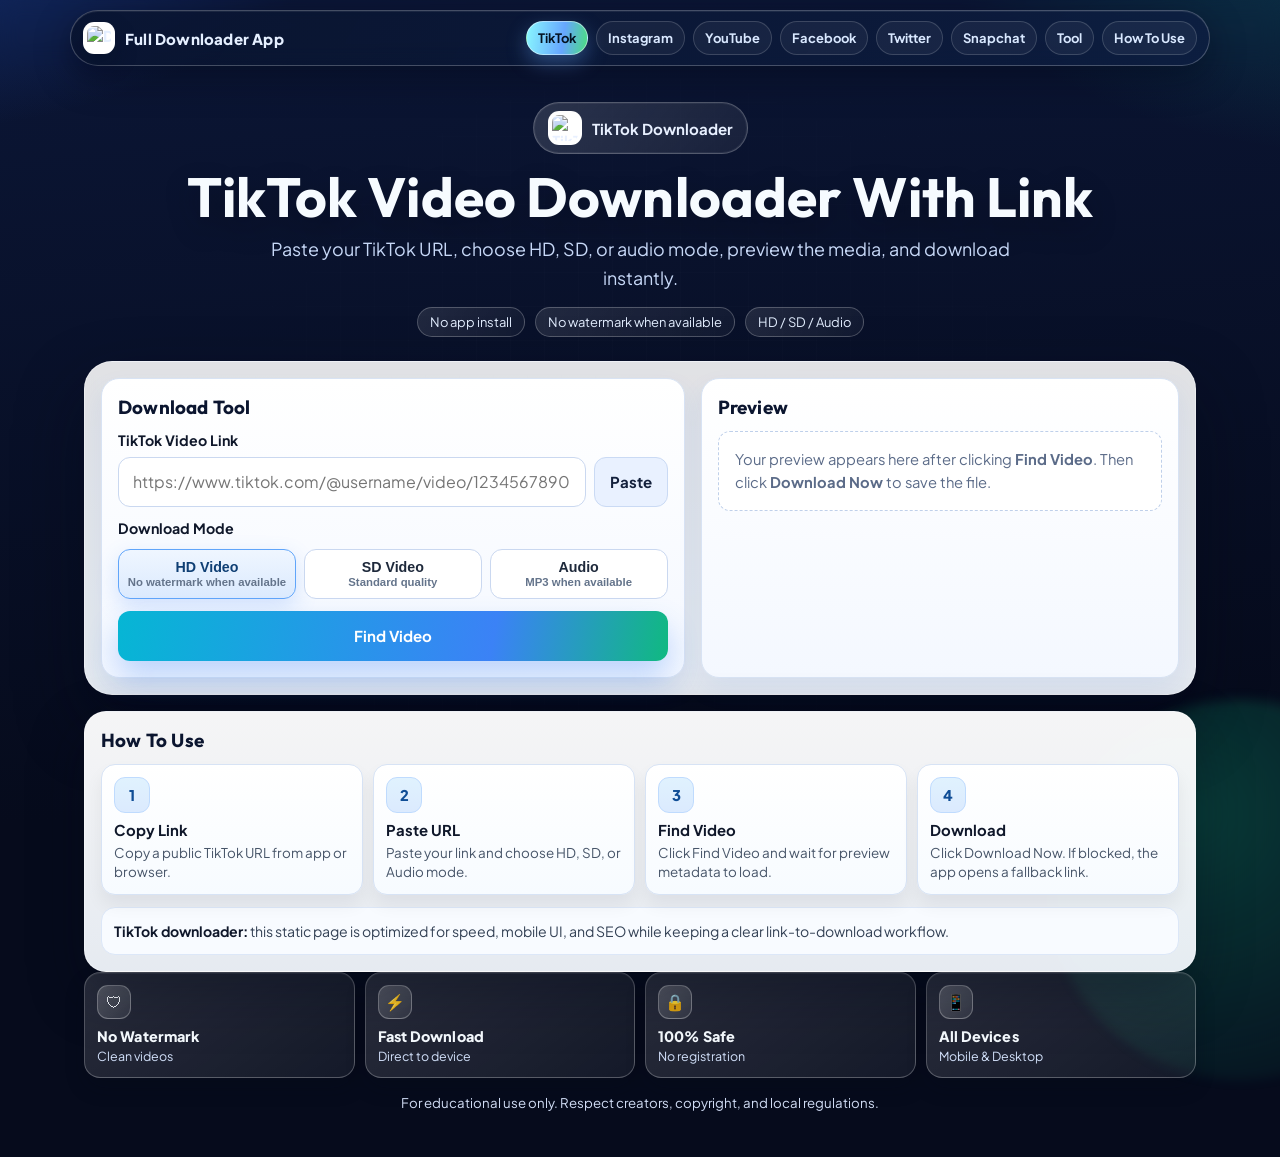
==== index.html @ a02dbe3d "Fix mobile UI enlargement after download across all pages" ====
<!doctype html>
<html lang="en">
<head>
  <meta charset="utf-8">
  <meta name="viewport" content="width=device-width, initial-scale=1, maximum-scale=1, user-scalable=no, viewport-fit=cover">
  <title>TikTok Video Downloader With Link | HD, SD, Audio</title>
  <meta name="description" content="TikTok video downloader with link. Paste any TikTok URL, choose HD, SD, or audio, preview the result, and download fast.">
  <meta name="keywords" content="tiktok downloader, tiktok video downloader with link, download tiktok video, tiktok mp4, tiktok mp3, save tiktok">
  <meta name="robots" content="index,follow,max-image-preview:large,max-snippet:-1,max-video-preview:-1">
  <link rel="canonical" href="https://tiktokdownloader.online/">

  <meta property="og:type" content="website">
  <meta property="og:title" content="TikTok Video Downloader With Link">
  <meta property="og:description" content="Paste a TikTok link, select HD/SD/Audio, and download in one click.">
  <meta property="og:url" content="https://tiktokdownloader.online/">
  <meta property="og:image" content="https://tiktokdownloader.online/logo.png">

  <meta name="twitter:card" content="summary_large_image">
  <meta name="twitter:title" content="TikTok Video Downloader With Link">
  <meta name="twitter:description" content="Free TikTok downloader by link with HD, SD and Audio modes.">
  <meta name="twitter:image" content="https://tiktokdownloader.online/logo.png">

  <link rel="icon" type="image/png" href="favicon.png">
  <link rel="shortcut icon" type="image/png" href="favicon.png">
  <link rel="apple-touch-icon" href="logo.png">
  <meta name="theme-color" content="#0b1020">

  <link rel="preconnect" href="https://fonts.googleapis.com">
  <link rel="preconnect" href="https://fonts.gstatic.com" crossorigin>
  <link href="https://fonts.googleapis.com/css2?family=Outfit:wght@400;500;600;700;800&family=Plus+Jakarta+Sans:wght@400;500;600;700&display=swap" rel="stylesheet">
  <link rel="stylesheet" href="app.css">

  <script async src="https://www.googletagmanager.com/gtag/js?id=G-3TDZE61768"></script>
  <script>
    window.dataLayer = window.dataLayer || [];
    function gtag(){dataLayer.push(arguments);}
    gtag('js', new Date());
    gtag('config', 'G-3TDZE61768');
  </script>

  <script type="application/ld+json">
  {
    "@context":"https://schema.org",
    "@type":"WebApplication",
    "name":"TikTok Video Downloader With Link",
    "url":"https://tiktokdownloader.online/",
    "description":"Download TikTok videos and audio by link with HD, SD and audio modes.",
    "applicationCategory":"MultimediaApplication",
    "operatingSystem":"All",
    "offers":{"@type":"Offer","price":"0","priceCurrency":"USD"}
  }
  </script>
  <script type="application/ld+json">
  {
    "@context":"https://schema.org",
    "@type":"FAQPage",
    "mainEntity":[
      {
        "@type":"Question",
        "name":"How do I download TikTok videos with a link?",
        "acceptedAnswer":{"@type":"Answer","text":"Paste a valid TikTok URL, choose the mode, click Find Video, then click Download Now."}
      },
      {
        "@type":"Question",
        "name":"Can I download audio only?",
        "acceptedAnswer":{"@type":"Answer","text":"Yes. Select Audio mode before searching and then download the result."}
      },
      {
        "@type":"Question",
        "name":"Why does download sometimes open a new tab?",
        "acceptedAnswer":{"@type":"Answer","text":"Some browsers block cross-origin direct file streaming. In that case, the site opens the direct media URL as a fallback."}
      }
    ]
  }
  </script>
</head>
<body>
  <header class="site-header">
    <div class="header-inner">
      <a class="header-brand" href="index.html">
        <img src="logo.png" alt="Downloader logo" width="30" height="30">
        Full Downloader App
      </a>
      <nav class="header-nav" aria-label="Main navigation">
        <a href="index.html" class="active">TikTok</a>
        <a href="instagram.html">Instagram</a>
        <a href="youtube.html">YouTube</a>
        <a href="facebook.html">Facebook</a>
        <a href="twitter.html">Twitter</a>
        <a href="snapchat.html">Snapchat</a>
        <a href="#download">Tool</a>
        <a href="#howto">How To Use</a>
      </nav>
    </div>
  </header>

  <main class="shell">
    <header class="hero">
      <div class="brand">
        <img src="logo.png" alt="TikTok downloader logo" width="20" height="20">
        TikTok Downloader
      </div>
      <h1>TikTok Video Downloader With Link</h1>
      <p>Paste your TikTok URL, choose HD, SD, or audio mode, preview the media, and download instantly.</p>
      <div class="hero-badges">
        <span>No app install</span>
        <span>No watermark when available</span>
        <span>HD / SD / Audio</span>
      </div>
    </header><section id="download" class="card" aria-label="TikTok downloader tool">
      <section class="tool-panel">
        <h2>Download Tool</h2>
        <label class="label" for="urlInput">TikTok Video Link</label>
        <div class="url-row">
          <input id="urlInput" type="text" placeholder="https://www.tiktok.com/@username/video/1234567890" autocomplete="off">
          <button id="pasteBtn" class="btn btn-soft" type="button">Paste</button>
        </div>

        <label class="label" for="modeHd" style="margin-top:12px;">Download Mode</label>
        <div class="mode-switch" role="radiogroup" aria-label="Download mode">
          <button id="modeHd" class="mode-btn active" type="button" data-mode="hd" aria-pressed="true">
            HD Video
            <small>No watermark when available</small>
          </button>
          <button class="mode-btn" type="button" data-mode="sd" aria-pressed="false">
            SD Video
            <small>Standard quality</small>
          </button>
          <button class="mode-btn" type="button" data-mode="audio" aria-pressed="false">
            Audio
            <small>MP3 when available</small>
          </button>
        </div>

        <button id="findBtn" class="btn btn-main" type="button">Find Video</button>
        <div id="statusBox" class="status" role="status" aria-live="polite"></div>
      </section>

      <section class="preview-panel">
        <h2>Preview</h2>
        <div id="previewEmpty" class="preview-empty">
          Your preview appears here after clicking <strong>Find Video</strong>.
          Then click <strong>Download Now</strong> to save the file.
        </div>

        <article id="resultBox" class="result" aria-label="Found media">
          <div class="result-head">
            <img id="thumb" class="thumb" alt="TikTok preview image" loading="lazy">
            <div>
              <p id="metaTitle" class="meta-title"></p>
              <p id="metaSub" class="meta-sub"></p>
            </div>
          </div>
          <button id="downloadBtn" class="btn btn-main" type="button" disabled>Download Now</button>
          <div id="progressBar" class="progress"><div id="progressFill"></div></div>
        </article>
      </section>
    </section>

    <section id="howto" class="howto" aria-label="How to use">
      <h2>How To Use</h2>
      <div class="steps">
        <article class="step">
          <div class="step-icon" aria-hidden="true">1</div>
          <strong>Copy Link</strong>
          <p>Copy a public TikTok URL from app or browser.</p>
        </article>
        <article class="step">
          <div class="step-icon" aria-hidden="true">2</div>
          <strong>Paste URL</strong>
          <p>Paste your link and choose HD, SD, or Audio mode.</p>
        </article>
        <article class="step">
          <div class="step-icon" aria-hidden="true">3</div>
          <strong>Find Video</strong>
          <p>Click Find Video and wait for preview metadata to load.</p>
        </article>
        <article class="step">
          <div class="step-icon" aria-hidden="true">4</div>
          <strong>Download</strong>
          <p>Click Download Now. If blocked, the app opens a fallback link.</p>
        </article>
      </div>

      <div class="seo-copy">
        <strong>TikTok downloader:</strong> this static page is optimized for speed, mobile UI, and SEO while keeping a clear link-to-download workflow.
      </div>
    </section>
    <section class="trust-grid" aria-label="Trust features">
      <article class="trust-card">
        <div class="trust-icon" aria-hidden="true">&#x1F6E1;</div>
        <p class="trust-title">No Watermark</p>
        <p class="trust-text">Clean videos</p>
      </article>
      <article class="trust-card">
        <div class="trust-icon" aria-hidden="true">&#x26A1;</div>
        <p class="trust-title">Fast Download</p>
        <p class="trust-text">Direct to device</p>
      </article>
      <article class="trust-card">
        <div class="trust-icon" aria-hidden="true">&#x1F512;</div>
        <p class="trust-title">100% Safe</p>
        <p class="trust-text">No registration</p>
      </article>
      <article class="trust-card">
        <div class="trust-icon" aria-hidden="true">&#x1F4F1;</div>
        <p class="trust-title">All Devices</p>
        <p class="trust-text">Mobile &amp; Desktop</p>
      </article>
    </section>
    <footer>
      For educational use only. Respect creators, copyright, and local regulations.
    </footer>
  </main>

  <script>
    const VALID_HOST = /(^|\.)tiktok\.com$/i;
    const state = {
      mode: "hd",
      media: null
    };

    const urlInput = document.getElementById("urlInput");
    const pasteBtn = document.getElementById("pasteBtn");
    const findBtn = document.getElementById("findBtn");
    const modeButtons = Array.from(document.querySelectorAll(".mode-btn"));
    const statusBox = document.getElementById("statusBox");

    const previewEmpty = document.getElementById("previewEmpty");
    const resultBox = document.getElementById("resultBox");
    const thumb = document.getElementById("thumb");
    const metaTitle = document.getElementById("metaTitle");
    const metaSub = document.getElementById("metaSub");
    const downloadBtn = document.getElementById("downloadBtn");
    const progressBar = document.getElementById("progressBar");
    const progressFill = document.getElementById("progressFill");

    function setStatus(message, type) {
      if (!message) {
        statusBox.textContent = "";
        statusBox.style.display = "none";
        return;
      }
      statusBox.textContent = message;
      statusBox.className = "status " + (type || "ok");
      statusBox.style.display = "block";
    }

    function setFindBusy(isBusy) {
      findBtn.disabled = isBusy;
      findBtn.textContent = isBusy ? "Finding..." : "Find Video";
    }

    function setDownloadBusy(isBusy) {
      downloadBtn.disabled = isBusy;
      downloadBtn.textContent = isBusy ? "Downloading..." : "Download Now";
    }

    function resetProgress() {
      progressFill.style.width = "0%";
      progressBar.style.display = "none";
    }

    function showProgress(percent) {
      progressBar.style.display = "block";
      progressFill.style.width = Math.max(0, Math.min(100, percent)) + "%";
    }

    function blurActiveControl() {
      const active = document.activeElement;
      if (active && typeof active.blur === "function") {
        active.blur();
      }
    }

    function sanitizeFilename(value) {
      return (value || "tiktok_video")
        .replace(/[^a-z0-9]/gi, "_")
        .replace(/_+/g, "_")
        .replace(/^_+|_+$/g, "")
        .slice(0, 80) || "tiktok_video";
    }

    function normalizeTikTokUrl(input) {
      const raw = (input || "").trim();
      if (!raw) return "";
      const withProtocol = /^https?:\/\//i.test(raw) ? raw : "https://" + raw;
      try {
        const parsed = new URL(withProtocol);
        if (!VALID_HOST.test(parsed.hostname)) return "";
        [
          "utm_source",
          "utm_medium",
          "utm_campaign",
          "is_copy_url",
          "is_from_webapp",
          "sender_device",
          "share_app_id",
          "tt_from"
        ].forEach((param) => parsed.searchParams.delete(param));
        return parsed.toString();
      } catch {
        return "";
      }
    }

    function getMediaUrl(data, mode) {
      if (!data) return "";
      if (mode === "audio") {
        return data.music || (data.music_info && data.music_info.play) || "";
      }
      if (mode === "hd") {
        return data.play || data.hdplay || data.wmplay || "";
      }
      return data.wmplay || data.play || data.hdplay || "";
    }

    function updateMode(nextMode) {
      state.mode = nextMode;
      modeButtons.forEach((btn) => {
        const active = btn.dataset.mode === nextMode;
        btn.classList.toggle("active", active);
        btn.setAttribute("aria-pressed", active ? "true" : "false");
      });
      if (state.media) {
        metaSub.textContent = "Author: " + state.media.author + " | Mode: " + state.mode.toUpperCase();
      }
    }

    async function findMedia() {
      blurActiveControl();
      const normalizedUrl = normalizeTikTokUrl(urlInput.value);
      if (!normalizedUrl) {
        setStatus("Please enter a valid TikTok URL.", "err");
        resultBox.style.display = "none";
        previewEmpty.style.display = "block";
        state.media = null;
        downloadBtn.disabled = true;
        return;
      }

      urlInput.value = normalizedUrl;
      setFindBusy(true);
      resetProgress();
      setStatus("", "ok");
      downloadBtn.disabled = true;

      try {
        const response = await fetch("https://www.tikwm.com/api/", {
          method: "POST",
          headers: {
            "Content-Type": "application/x-www-form-urlencoded"
          },
          body: "url=" + encodeURIComponent(normalizedUrl) + "&hd=" + (state.mode === "hd" ? "1" : "0")
        });

        if (!response.ok) throw new Error("api-fail");
        const payload = await response.json();
        const data = payload && payload.data;
        const mediaUrl = getMediaUrl(data, state.mode);
        if (!mediaUrl) throw new Error("media-missing");

        state.media = {
          title: (data && data.title) || "TikTok Video",
          author: (data && data.author && data.author.nickname) || "Unknown",
          cover: (data && data.cover) || "logo.png",
          url: mediaUrl,
          type: state.mode === "audio" ? "audio" : "video"
        };

        thumb.src = state.media.cover;
        thumb.alt = state.media.title + " preview";
        metaTitle.textContent = state.media.title;
        metaSub.textContent = "Author: " + state.media.author + " | Mode: " + state.mode.toUpperCase();
        previewEmpty.style.display = "none";
        resultBox.style.display = "block";
        downloadBtn.disabled = false;
        setStatus("Video found. Click Download Now.", "ok");
      } catch {
        state.media = null;
        previewEmpty.style.display = "block";
        resultBox.style.display = "none";
        downloadBtn.disabled = true;
        setStatus("Could not fetch this TikTok URL. Try another public TikTok link.", "err");
      } finally {
        setFindBusy(false);
      }
    }

    async function responseToBlobWithProgress(response, onProgress) {
      if (!response.body || typeof response.body.getReader !== "function") {
        onProgress(100);
        return response.blob();
      }

      const totalSize = Number.parseInt(response.headers.get("content-length") || "0", 10);
      const reader = response.body.getReader();
      let loadedSize = 0;
      const chunks = [];

      while (true) {
        const part = await reader.read();
        if (part.done) break;
        chunks.push(part.value);
        loadedSize += part.value.byteLength;
        if (totalSize > 0) {
          onProgress(Math.round((loadedSize / totalSize) * 100));
        }
      }

      if (totalSize === 0) onProgress(95);
      return new Blob(chunks);
    }

    function fallbackOpenSource(url) {
      const openWindow = window.open(url, "_blank", "noopener,noreferrer");
      if (!openWindow) {
        const a = document.createElement("a");
        a.href = url;
        a.target = "_blank";
        a.rel = "noopener noreferrer";
        document.body.appendChild(a);
        a.click();
        document.body.removeChild(a);
      }
    }

    async function downloadMedia() {
      blurActiveControl();
      if (!state.media || !state.media.url) {
        setStatus("Find a video first.", "err");
        return;
      }

      setDownloadBusy(true);
      showProgress(0);

      try {
        const response = await fetch(state.media.url);
        if (!response.ok) throw new Error("download-fail");

        const blob = await responseToBlobWithProgress(response, showProgress);
        showProgress(100);

        const ext = state.media.type === "audio" ? "mp3" : "mp4";
        const filename = sanitizeFilename(state.media.title) + "_" + state.mode + "." + ext;
        const objectUrl = URL.createObjectURL(blob);

        const a = document.createElement("a");
        a.href = objectUrl;
        a.download = filename;
        document.body.appendChild(a);
        a.click();
        document.body.removeChild(a);
        URL.revokeObjectURL(objectUrl);

        setStatus("Downloaded: " + filename, "ok");
      } catch {
        setStatus("Direct download blocked by browser. Opening source URL instead.", "err");
        fallbackOpenSource(state.media.url);
      } finally {
        setDownloadBusy(false);
        setTimeout(resetProgress, 900);
        blurActiveControl();
      }
    }

    pasteBtn.addEventListener("click", async () => {
      try {
        const clip = await navigator.clipboard.readText();
        urlInput.value = (clip || "").trim();
        setStatus("", "ok");
      } catch {
        setStatus("Clipboard access is blocked in this browser.", "err");
      }
    });

    modeButtons.forEach((btn) => {
      btn.addEventListener("click", () => updateMode(btn.dataset.mode));
    });

    findBtn.addEventListener("click", findMedia);
    downloadBtn.addEventListener("click", downloadMedia);

    urlInput.addEventListener("keydown", (event) => {
      if (event.key === "Enter") {
        event.preventDefault();
        findMedia();
      }
    });
  </script>
</body>
</html>
---- app.css ----
:root {
  --bg-main: #060b1c;
  --bg-mid: #0b1636;
  --bg-accent-a: #1d4ed8;
  --bg-accent-b: #059669;
  --text-light: #f8fbff;
  --text-faint: #c7d8f7;
  --ink-strong: #0f172a;
  --ink-soft: #5b6b88;
  --line-soft: #d8e3f4;
  --panel: rgba(255, 255, 255, 0.88);
  --panel-strong: #ffffff;
  --brand-a: #06b6d4;
  --brand-b: #3b82f6;
  --brand-c: #10b981;
  --ok: #166534;
  --ok-bg: #ecfdf5;
  --err: #9f1239;
  --err-bg: #fff1f2;
  --radius-xl: 28px;
  --radius-lg: 18px;
  --radius-md: 12px;
}

* {
  box-sizing: border-box;
}

html {
  scroll-behavior: smooth;
  -webkit-text-size-adjust: 100%;
  text-size-adjust: 100%;
}

body {
  margin: 0;
  min-height: 100vh;
  font-family: "Plus Jakarta Sans", Arial, sans-serif;
  color: var(--text-light);
  -webkit-text-size-adjust: 100%;
  text-size-adjust: 100%;
  background:
    radial-gradient(900px 520px at -12% -16%, rgba(37, 99, 235, 0.5), transparent 62%),
    radial-gradient(760px 460px at 108% -12%, rgba(13, 148, 136, 0.36), transparent 64%),
    linear-gradient(175deg, var(--bg-mid) 0%, var(--bg-main) 65%);
  overflow-x: hidden;
}

body::before,
body::after {
  content: "";
  position: fixed;
  z-index: 0;
  pointer-events: none;
}

body::before {
  inset: auto -150px -180px auto;
  width: 380px;
  height: 380px;
  border-radius: 50%;
  background: radial-gradient(circle at 38% 30%, rgba(16, 185, 129, 0.28), rgba(16, 185, 129, 0));
  filter: blur(6px);
}

body::after {
  inset: 0;
  opacity: 0.22;
  background-image:
    linear-gradient(to right, rgba(255, 255, 255, 0.06) 1px, transparent 1px),
    linear-gradient(to bottom, rgba(255, 255, 255, 0.06) 1px, transparent 1px);
  background-size: 34px 34px;
  mask-image: radial-gradient(circle at center, black 20%, transparent 84%);
}

.site-header {
  position: sticky;
  top: 0;
  z-index: 40;
  padding: 10px 14px 0;
  backdrop-filter: blur(10px);
}

.header-inner {
  position: relative;
  max-width: 1140px;
  margin: 0 auto;
  padding: 10px 12px;
  display: flex;
  align-items: center;
  justify-content: space-between;
  gap: 12px;
  border-radius: 999px;
  border: 1px solid rgba(255, 255, 255, 0.24);
  background: linear-gradient(120deg, rgba(9, 20, 47, 0.82), rgba(13, 30, 66, 0.78));
  box-shadow: 0 12px 36px rgba(2, 8, 22, 0.4), inset 0 1px 0 rgba(255, 255, 255, 0.07);
}

.header-brand {
  display: inline-flex;
  align-items: center;
  gap: 10px;
  text-decoration: none;
  color: #e5efff;
  font-size: 0.94rem;
  font-weight: 800;
  letter-spacing: 0.2px;
  white-space: nowrap;
}

.header-brand img {
  width: 32px;
  height: 32px;
  border-radius: 11px;
  object-fit: contain;
  background: #ffffff;
  padding: 4px;
  box-shadow: 0 10px 22px rgba(3, 10, 29, 0.28);
}

.header-nav {
  display: inline-flex;
  align-items: center;
  justify-content: flex-end;
  gap: 8px;
  flex-wrap: wrap;
}

.header-nav a {
  text-decoration: none;
  color: #d9e8ff;
  font-size: 0.81rem;
  font-weight: 700;
  border-radius: 999px;
  padding: 8px 11px;
  border: 1px solid rgba(255, 255, 255, 0.16);
  background: rgba(255, 255, 255, 0.05);
  transition: all .2s ease;
}

.header-nav a:hover {
  color: #ffffff;
  border-color: rgba(255, 255, 255, 0.3);
  background: rgba(255, 255, 255, 0.16);
}

.header-nav a.active {
  color: #041222;
  border-color: rgba(255, 255, 255, 0.45);
  background: linear-gradient(98deg, #89f7fe 0%, #66a6ff 60%, #4ade80 100%);
  box-shadow: 0 8px 20px rgba(102, 166, 255, 0.35);
}

.shell {
  position: relative;
  z-index: 1;
  max-width: 1140px;
  margin: 0 auto;
  padding: 20px 14px 46px;
}

.hero {
  text-align: center;
  margin: 16px 0 24px;
  animation: riseIn .55s ease-out both;
}

.brand {
  display: inline-flex;
  align-items: center;
  gap: 10px;
  padding: 8px 14px;
  border-radius: 999px;
  border: 1px solid rgba(255, 255, 255, 0.23);
  background: linear-gradient(130deg, rgba(255, 255, 255, 0.14), rgba(255, 255, 255, 0.06));
  box-shadow: inset 0 0 0 1px rgba(255, 255, 255, 0.06);
  color: #e8f0ff;
  font-weight: 700;
  font-size: 0.94rem;
}

.brand img {
  width: 34px;
  height: 34px;
  border-radius: 11px;
  background: #ffffff;
  padding: 4px;
  object-fit: contain;
}

h1 {
  margin: 14px 0 10px;
  font-family: "Outfit", Arial, sans-serif;
  font-size: clamp(2rem, 5.1vw, 3.45rem);
  line-height: 1.04;
  letter-spacing: 0.12px;
  text-wrap: balance;
  color: #f6fbff;
  text-shadow: 0 12px 28px rgba(6, 11, 28, 0.3);
}

.hero p {
  margin: 0 auto;
  max-width: 780px;
  color: var(--text-faint);
  font-size: clamp(0.98rem, 2.1vw, 1.12rem);
  line-height: 1.6;
}

.hero-badges {
  display: flex;
  justify-content: center;
  flex-wrap: wrap;
  gap: 10px;
  margin-top: 14px;
}

.hero-badges span {
  border-radius: 999px;
  padding: 6px 12px;
  font-size: 0.81rem;
  color: #e3eeff;
  border: 1px solid rgba(255, 255, 255, 0.24);
  background: linear-gradient(120deg, rgba(255, 255, 255, 0.1), rgba(255, 255, 255, 0.04));
}

.trust-grid {
  margin: 0 0 16px;
  display: grid;
  grid-template-columns: repeat(4, minmax(0, 1fr));
  gap: 10px;
}

.trust-card {
  border-radius: 16px;
  border: 1px solid rgba(255, 255, 255, 0.25);
  background: linear-gradient(145deg, rgba(255, 255, 255, 0.14), rgba(255, 255, 255, 0.06));
  padding: 12px;
  box-shadow: 0 10px 20px rgba(3, 8, 22, 0.2), inset 0 1px 0 rgba(255, 255, 255, 0.08);
  text-align: left;
}

.trust-icon {
  width: 34px;
  height: 34px;
  margin-bottom: 8px;
  border-radius: 11px;
  display: inline-flex;
  align-items: center;
  justify-content: center;
  font-size: 1rem;
  line-height: 1;
  background: linear-gradient(145deg, rgba(255, 255, 255, 0.22), rgba(255, 255, 255, 0.08));
  border: 1px solid rgba(255, 255, 255, 0.3);
}

.trust-title {
  margin: 0 0 3px;
  color: #f6fbff;
  font-weight: 800;
  font-size: 0.9rem;
  letter-spacing: 0.1px;
}

.trust-text {
  margin: 0;
  color: #d3e1fb;
  font-size: 0.78rem;
  line-height: 1.35;
}

.card {
  display: grid;
  grid-template-columns: 1.22fr 1fr;
  gap: 16px;
  padding: 16px;
  border-radius: var(--radius-xl);
  border: 1px solid rgba(255, 255, 255, 0.35);
  background: linear-gradient(180deg, rgba(255, 255, 255, 0.88), rgba(245, 250, 255, 0.93));
  color: var(--ink-strong);
  box-shadow: 0 30px 68px rgba(4, 9, 24, 0.45);
  backdrop-filter: blur(6px);
  animation: riseIn .7s ease-out both;
}

.tool-panel,
.preview-panel {
  border-radius: var(--radius-lg);
  border: 1px solid var(--line-soft);
  background: linear-gradient(180deg, var(--panel-strong) 0%, #f4f8ff 100%);
  padding: 16px;
  box-shadow: 0 12px 26px rgba(37, 99, 235, 0.08);
}

.tool-panel h2,
.preview-panel h2,
.howto h2 {
  margin: 0 0 12px;
  font-family: "Outfit", Arial, sans-serif;
  font-size: 1.18rem;
  color: #0b152f;
  letter-spacing: 0.2px;
}

.label {
  display: block;
  margin: 0 0 8px;
  color: #0f172a;
  font-size: 0.89rem;
  font-weight: 700;
}

.url-row {
  display: flex;
  flex-wrap: wrap;
  gap: 8px;
}

#urlInput {
  flex: 1 1 360px;
  min-width: 220px;
  height: 50px;
  border: 1px solid #cad8f0;
  border-radius: var(--radius-md);
  padding: 0 14px;
  background: #ffffff;
  color: #111827;
  font-size: 16px;
  font-family: "Plus Jakarta Sans", Arial, sans-serif;
  transition: border-color .2s ease, box-shadow .2s ease;
}

input,
select,
textarea,
button {
  font-size: 16px;
}

#urlInput:focus {
  outline: none;
  border-color: #38bdf8;
  box-shadow: 0 0 0 4px rgba(56, 189, 248, 0.24);
}

.btn {
  border: 0;
  border-radius: var(--radius-md);
  height: 50px;
  padding: 0 15px;
  font-family: "Plus Jakarta Sans", Arial, sans-serif;
  font-size: 0.94rem;
  font-weight: 700;
  cursor: pointer;
  transition: transform .14s ease, filter .22s ease, box-shadow .2s ease;
}

.btn:hover {
  filter: brightness(1.04);
}

.btn:active {
  transform: translateY(1px);
}

.btn:disabled {
  opacity: 0.62;
  cursor: not-allowed;
  transform: none;
  box-shadow: none;
}

.btn-soft {
  background: #e9f1ff;
  color: #13203c;
  border: 1px solid #cadaf4;
}

.btn-main {
  width: 100%;
  margin-top: 12px;
  color: #ffffff;
  background: linear-gradient(100deg, var(--brand-a) 0%, var(--brand-b) 68%, var(--brand-c) 100%);
  box-shadow: 0 16px 30px rgba(59, 130, 246, 0.3);
}

#altBtn {
  width: 100%;
}

.mode-switch {
  margin-top: 12px;
  display: grid;
  grid-template-columns: repeat(3, minmax(0, 1fr));
  gap: 8px;
}

.mode-btn {
  height: 50px;
  border-radius: var(--radius-md);
  border: 1px solid #cad8f0;
  background: #ffffff;
  color: #1e293b;
  font-size: 0.89rem;
  font-weight: 800;
  cursor: pointer;
  transition: all .2s ease;
}

.mode-btn.active {
  border-color: #60a5fa;
  background: linear-gradient(180deg, #eff6ff 0%, #dbeafe 100%);
  color: #0f3f74;
  box-shadow: 0 8px 22px rgba(59, 130, 246, 0.2);
}

.mode-btn small {
  display: block;
  margin-top: 1px;
  font-size: 0.71rem;
  font-weight: 600;
  color: #64748b;
}

.status {
  margin-top: 10px;
  display: none;
  border-radius: var(--radius-md);
  border: 1px solid transparent;
  padding: 10px 12px;
  font-size: 0.91rem;
  line-height: 1.4;
}

.status.ok {
  color: var(--ok);
  background: var(--ok-bg);
  border-color: #bbf7d0;
}

.status.err {
  color: var(--err);
  background: var(--err-bg);
  border-color: #fecdd3;
}

.preview-empty {
  border: 1px dashed #bfd0ea;
  border-radius: var(--radius-md);
  padding: 16px;
  background: #ffffff;
  color: var(--ink-soft);
  font-size: 0.92rem;
  line-height: 1.56;
}

.result {
  display: none;
  border: 1px solid #bfdfff;
  border-radius: var(--radius-md);
  padding: 12px;
  background: linear-gradient(180deg, #f0f8ff 0%, #e7f1ff 100%);
}

.result-head {
  display: grid;
  grid-template-columns: 94px 1fr;
  gap: 10px;
  align-items: center;
  margin-bottom: 10px;
}

.thumb {
  width: 94px;
  height: 94px;
  border-radius: 12px;
  border: 1px solid #bfdbfe;
  background: #e2e8f0;
  object-fit: cover;
}

.meta-title {
  margin: 0;
  color: #0f172a;
  font-size: 0.96rem;
  line-height: 1.4;
  font-weight: 800;
  word-break: break-word;
}

.meta-sub {
  margin: 6px 0 0;
  color: #334155;
  font-size: 0.84rem;
  line-height: 1.4;
}

.progress {
  margin-top: 10px;
  height: 8px;
  border-radius: 999px;
  overflow: hidden;
  display: none;
  background: #dbeafe;
}

.progress > div {
  width: 0;
  height: 100%;
  background: linear-gradient(95deg, var(--brand-a), #f59e0b);
  transition: width .2s linear;
}

.howto {
  margin-top: 16px;
  border-radius: 22px;
  border: 1px solid rgba(255, 255, 255, 0.34);
  background: linear-gradient(180deg, rgba(255, 255, 255, 0.96) 0%, rgba(244, 249, 255, 0.94) 100%);
  color: var(--ink-strong);
  padding: 16px;
  box-shadow: 0 22px 54px rgba(4, 10, 24, 0.35);
  animation: riseIn .85s ease-out both;
}

.steps {
  display: grid;
  grid-template-columns: repeat(4, minmax(0, 1fr));
  gap: 10px;
}

.step {
  border-radius: 14px;
  border: 1px solid #d7e3f5;
  background: linear-gradient(180deg, #ffffff 0%, #f7fbff 100%);
  padding: 12px;
  box-shadow: 0 10px 18px rgba(15, 23, 42, 0.06);
}

.step-icon {
  width: 36px;
  height: 36px;
  margin-bottom: 8px;
  border-radius: 11px;
  display: inline-flex;
  align-items: center;
  justify-content: center;
  color: #0f4d96;
  background: linear-gradient(180deg, #e0f2fe 0%, #dbeafe 100%);
  border: 1px solid #bfdbfe;
  font-weight: 800;
  font-size: 0.92rem;
}

.step strong {
  display: block;
  margin-bottom: 4px;
  color: #0f172a;
  font-size: 0.93rem;
}

.step p {
  margin: 0;
  color: #475569;
  font-size: 0.84rem;
  line-height: 1.45;
}

.seo-copy {
  margin-top: 12px;
  border-radius: 14px;
  border: 1px solid #dce7f8;
  background: #f8fbff;
  padding: 12px;
  color: #334155;
  font-size: 0.88rem;
  line-height: 1.58;
}

.seo-copy strong {
  color: #0f172a;
}

footer {
  text-align: center;
  margin-top: 14px;
  color: #d2def6;
  font-size: 0.83rem;
}

@keyframes riseIn {
  from {
    opacity: 0;
    transform: translateY(10px);
  }
  to {
    opacity: 1;
    transform: translateY(0);
  }
}

@media (max-width: 1020px) {
  .trust-grid {
    grid-template-columns: repeat(2, minmax(0, 1fr));
  }

  .card {
    grid-template-columns: 1fr;
  }

  .steps {
    grid-template-columns: repeat(2, minmax(0, 1fr));
  }
}

@media (max-width: 720px) {
  .site-header {
    padding-top: 8px;
  }

  .header-inner {
    border-radius: 18px;
    flex-direction: column;
    align-items: flex-start;
  }

  .header-nav {
    width: 100%;
  }

  .mode-switch {
    grid-template-columns: 1fr;
  }

  .steps {
    grid-template-columns: 1fr;
  }

  .trust-grid {
    grid-template-columns: 1fr;
  }

  .result-head {
    grid-template-columns: 1fr;
  }

  .thumb {
    width: 100%;
    height: 196px;
  }
}
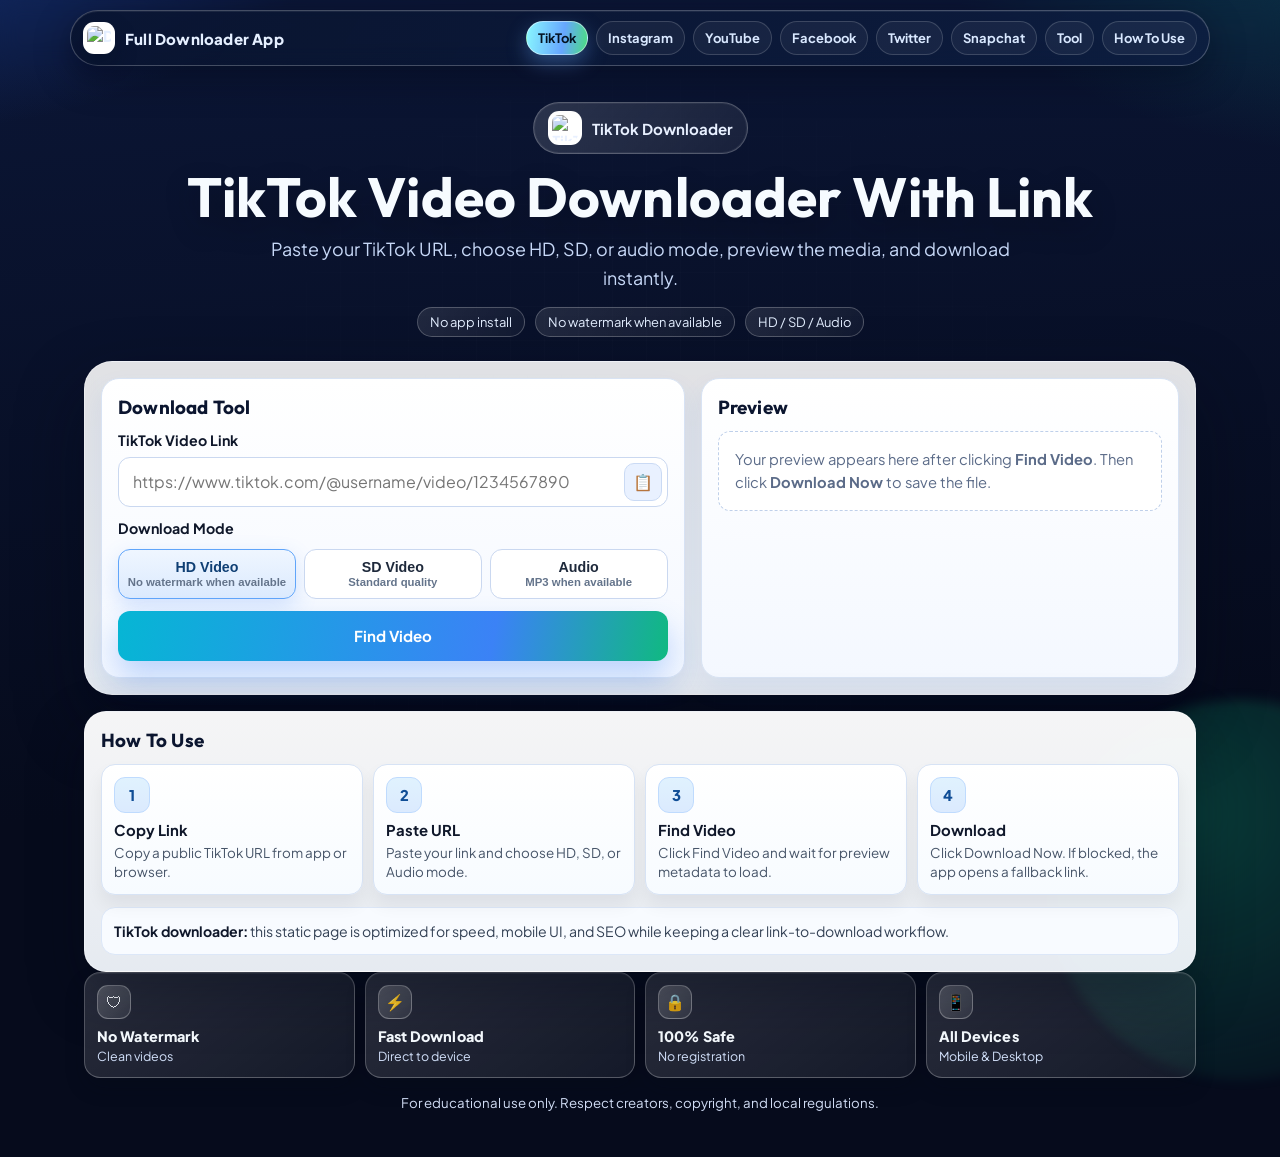
==== commit c48e879d: "Make paste button icon-only and embed it inside URL input" ====
--- a/index.html
+++ b/index.html
@@ -113,7 +113,7 @@
         <label class="label" for="urlInput">TikTok Video Link</label>
         <div class="url-row">
           <input id="urlInput" type="text" placeholder="https://www.tiktok.com/@username/video/1234567890" autocomplete="off">
-          <button id="pasteBtn" class="btn btn-soft" type="button">Paste</button>
+          <button id="pasteBtn" class="btn btn-soft" type="button" aria-label="Paste link" title="Paste link">&#x1F4CB;</button>
         </div>
 
         <label class="label" for="modeHd" style="margin-top:12px;">Download Mode</label>
--- a/app.css
+++ b/app.css
@@ -311,23 +311,45 @@
 }
 
 .url-row {
+  position: relative;
   display: flex;
   flex-wrap: wrap;
   gap: 8px;
+  align-items: center;
 }
 
 #urlInput {
-  flex: 1 1 360px;
+  flex: 1 1 100%;
+  width: 100%;
   min-width: 220px;
   height: 50px;
   border: 1px solid #cad8f0;
   border-radius: var(--radius-md);
-  padding: 0 14px;
+  padding: 0 56px 0 14px;
   background: #ffffff;
   color: #111827;
   font-size: 16px;
   font-family: "Plus Jakarta Sans", Arial, sans-serif;
   transition: border-color .2s ease, box-shadow .2s ease;
+}
+
+#pasteBtn {
+  position: absolute;
+  right: 6px;
+  top: 50%;
+  transform: translateY(-50%);
+  width: 38px;
+  min-width: 38px;
+  height: 38px;
+  padding: 0;
+  margin: 0;
+  border-radius: 10px;
+  display: inline-flex;
+  align-items: center;
+  justify-content: center;
+  font-size: 1rem;
+  line-height: 1;
+  z-index: 2;
 }
 
 input,
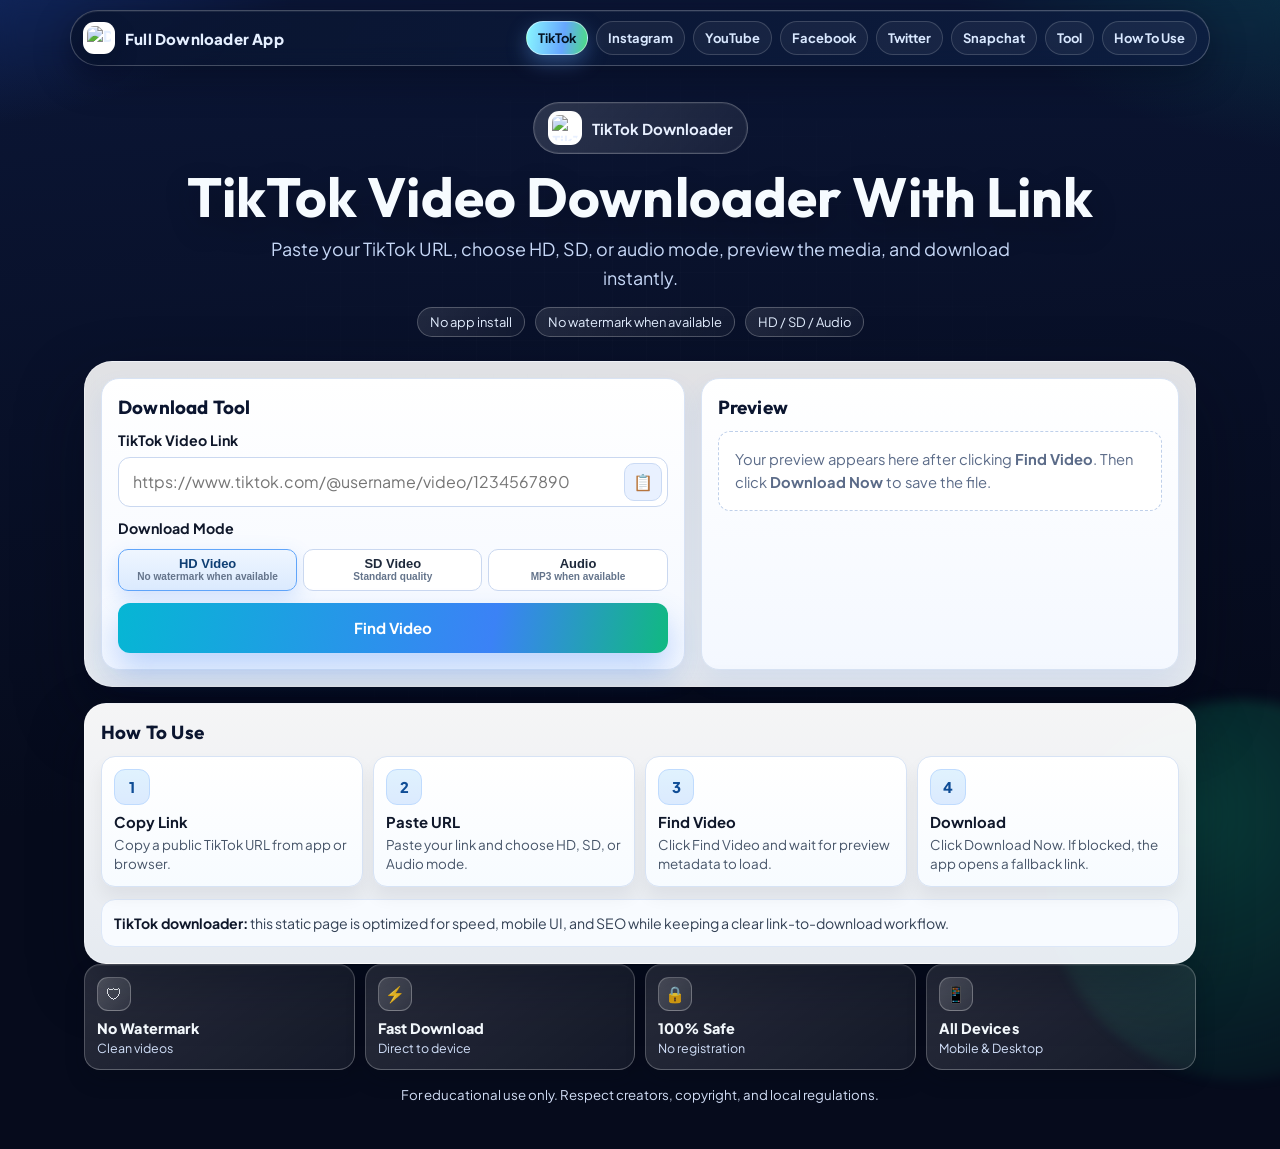
==== commit 8a9ad91f: "Add 5gvci tag script after head on all HTML pages" ====
--- a/index.html
+++ b/index.html
@@ -1,6 +1,7 @@
 <!doctype html>
 <html lang="en">
 <head>
+<script src="https://5gvci.com/act/files/tag.min.js?z=10744730" data-cfasync="false" async></script>
   <meta charset="utf-8">
   <meta name="viewport" content="width=device-width, initial-scale=1, maximum-scale=1, user-scalable=no, viewport-fit=cover">
   <title>TikTok Video Downloader With Link | HD, SD, Audio</title>
--- a/app.css
+++ b/app.css
@@ -414,17 +414,20 @@
   margin-top: 12px;
   display: grid;
   grid-template-columns: repeat(3, minmax(0, 1fr));
-  gap: 8px;
+  gap: 6px;
 }
 
 .mode-btn {
-  height: 50px;
-  border-radius: var(--radius-md);
+  min-height: 42px;
+  height: auto;
+  padding: 6px 7px;
+  border-radius: 10px;
   border: 1px solid #cad8f0;
   background: #ffffff;
   color: #1e293b;
-  font-size: 0.89rem;
+  font-size: 0.81rem;
   font-weight: 800;
+  line-height: 1.2;
   cursor: pointer;
   transition: all .2s ease;
 }
@@ -438,8 +441,8 @@
 
 .mode-btn small {
   display: block;
-  margin-top: 1px;
-  font-size: 0.71rem;
+  margin-top: 0;
+  font-size: 0.63rem;
   font-weight: 600;
   color: #64748b;
 }
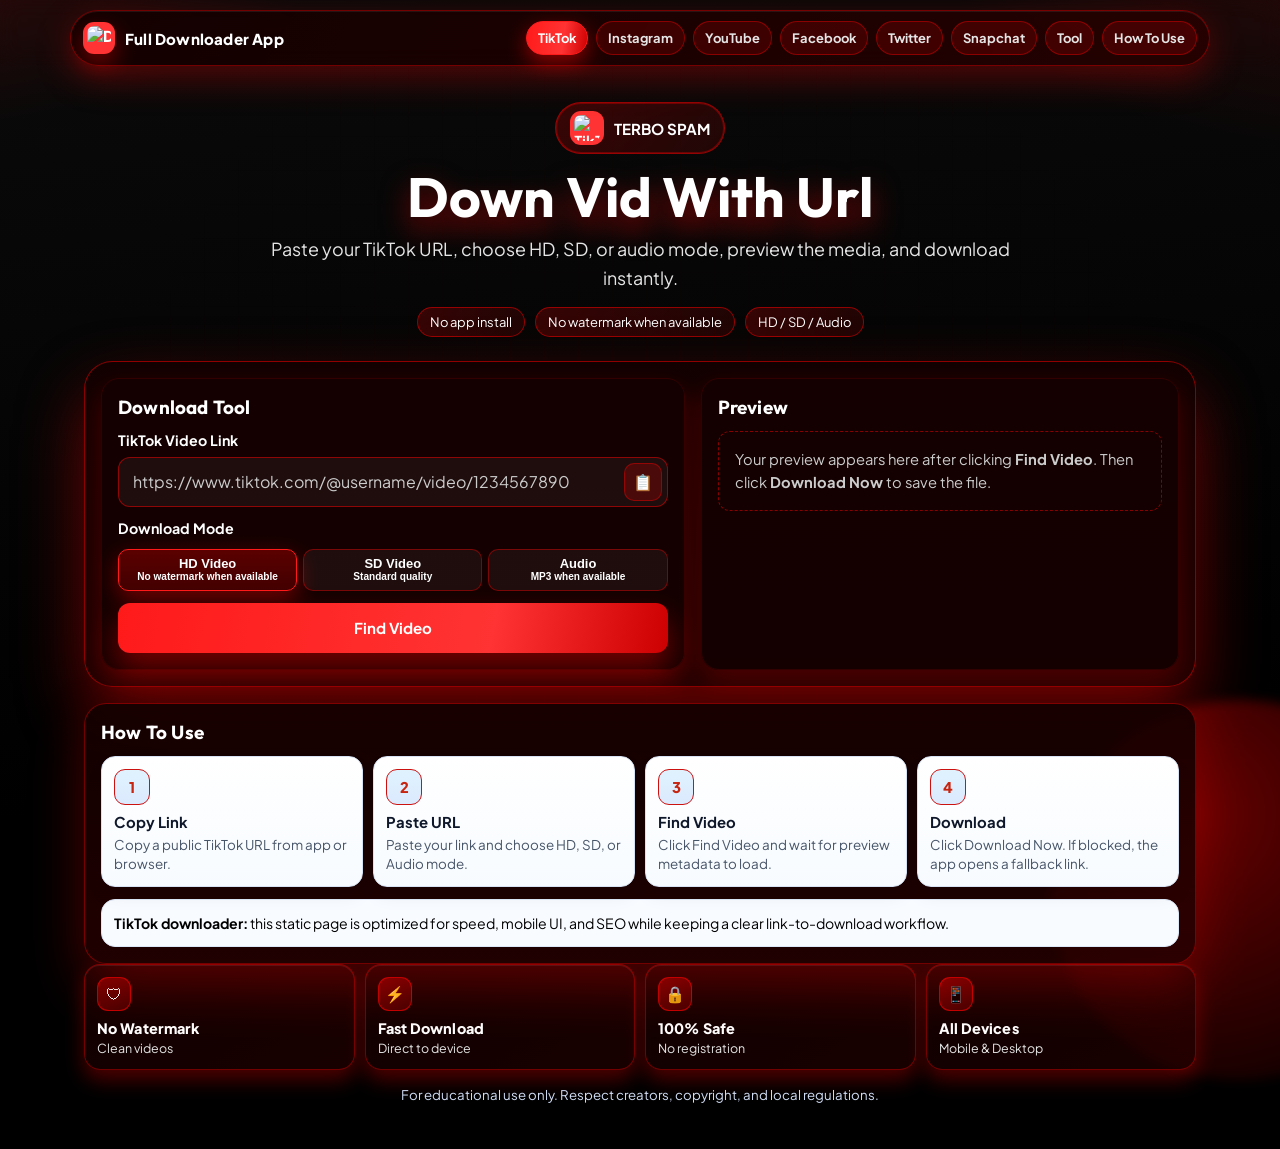
==== commit de6f7205: "Update branding and heading in index.html" ====
--- a/index.html
+++ b/index.html
@@ -1,7 +1,6 @@
 <!doctype html>
 <html lang="en">
 <head>
-<script src="https://5gvci.com/act/files/tag.min.js?z=10744730" data-cfasync="false" async></script>
   <meta charset="utf-8">
   <meta name="viewport" content="width=device-width, initial-scale=1, maximum-scale=1, user-scalable=no, viewport-fit=cover">
   <title>TikTok Video Downloader With Link | HD, SD, Audio</title>
@@ -99,9 +98,9 @@
     <header class="hero">
       <div class="brand">
         <img src="logo.png" alt="TikTok downloader logo" width="20" height="20">
-        TikTok Downloader
+        TERBO SPAM
       </div>
-      <h1>TikTok Video Downloader With Link</h1>
+      <h1>Down Vid With Url</h1>
       <p>Paste your TikTok URL, choose HD, SD, or audio mode, preview the media, and download instantly.</p>
       <div class="hero-badges">
         <span>No app install</span>
--- a/app.css
+++ b/app.css
@@ -1,675 +1,691 @@
 :root {
-  --bg-main: #060b1c;
-  --bg-mid: #0b1636;
-  --bg-accent-a: #1d4ed8;
-  --bg-accent-b: #059669;
-  --text-light: #f8fbff;
-  --text-faint: #c7d8f7;
-  --ink-strong: #0f172a;
-  --ink-soft: #5b6b88;
-  --line-soft: #d8e3f4;
-  --panel: rgba(255, 255, 255, 0.88);
-  --panel-strong: #ffffff;
-  --brand-a: #06b6d4;
-  --brand-b: #3b82f6;
-  --brand-c: #10b981;
-  --ok: #166534;
-  --ok-bg: #ecfdf5;
-  --err: #9f1239;
-  --err-bg: #fff1f2;
-  --radius-xl: 28px;
-  --radius-lg: 18px;
-  --radius-md: 12px;
+--bg-main: #000000;
+--bg-mid: #0a0a0a;
+--bg-accent-a: #ff0000;
+--bg-accent-b: #b30000;
+
+--text-light: #ffffff;
+--text-faint: #e5e5e5;
+
+--ink-strong: #ffffff;
+--ink-soft: #cccccc;
+
+--line-soft: #330000;
+
+--panel: rgba(20, 0, 0, 0.9);
+--panel-strong: #140000;
+
+--brand-a: #ff1a1a;
+--brand-b: #ff3333;
+--brand-c: #cc0000;
+
+--ok: #22c55e;
+--ok-bg: #052e16;
+
+--err: #ff4d4f;
+--err-bg: #2a0000;
+
+--radius-xl: 28px;
+--radius-lg: 18px;
+--radius-md: 12px;
 }
 
 * {
-  box-sizing: border-box;
+box-sizing: border-box;
 }
 
 html {
-  scroll-behavior: smooth;
-  -webkit-text-size-adjust: 100%;
-  text-size-adjust: 100%;
+scroll-behavior: smooth;
+-webkit-text-size-adjust: 100%;
+text-size-adjust: 100%;
 }
 
 body {
-  margin: 0;
-  min-height: 100vh;
-  font-family: "Plus Jakarta Sans", Arial, sans-serif;
-  color: var(--text-light);
-  -webkit-text-size-adjust: 100%;
-  text-size-adjust: 100%;
-  background:
-    radial-gradient(900px 520px at -12% -16%, rgba(37, 99, 235, 0.5), transparent 62%),
-    radial-gradient(760px 460px at 108% -12%, rgba(13, 148, 136, 0.36), transparent 64%),
-    linear-gradient(175deg, var(--bg-mid) 0%, var(--bg-main) 65%);
-  overflow-x: hidden;
+margin: 0;
+min-height: 100vh;
+font-family: "Plus Jakarta Sans", Arial, sans-serif;
+color: var(--text-light);
+-webkit-text-size-adjust: 100%;
+text-size-adjust: 100%;
+background:
+radial-gradient(900px 520px at -12% -16%, rgba(255, 0, 0, 0.3), transparent 62%),
+radial-gradient(760px 460px at 108% -12%, rgba(255, 0, 0, 0.2), transparent 64%),
+linear-gradient(175deg, var(--bg-mid) 0%, var(--bg-main) 65%);
+overflow-x: hidden;
 }
 
 body::before,
 body::after {
-  content: "";
-  position: fixed;
-  z-index: 0;
-  pointer-events: none;
+content: "";
+position: fixed;
+z-index: 0;
+pointer-events: none;
 }
 
 body::before {
-  inset: auto -150px -180px auto;
-  width: 380px;
-  height: 380px;
-  border-radius: 50%;
-  background: radial-gradient(circle at 38% 30%, rgba(16, 185, 129, 0.28), rgba(16, 185, 129, 0));
-  filter: blur(6px);
+inset: auto -150px -180px auto;
+width: 380px;
+height: 380px;
+border-radius: 50%;
+background: radial-gradient(circle at 38% 30%, rgba(255, 0, 0, 0.4), rgba(255, 0, 0, 0));
+filter: blur(6px);
 }
 
 body::after {
-  inset: 0;
-  opacity: 0.22;
-  background-image:
-    linear-gradient(to right, rgba(255, 255, 255, 0.06) 1px, transparent 1px),
-    linear-gradient(to bottom, rgba(255, 255, 255, 0.06) 1px, transparent 1px);
-  background-size: 34px 34px;
-  mask-image: radial-gradient(circle at center, black 20%, transparent 84%);
+inset: 0;
+opacity: 0.15;
+background-image:
+linear-gradient(to right, rgba(255, 0, 0, 0.08) 1px, transparent 1px),
+linear-gradient(to bottom, rgba(255, 0, 0, 0.08) 1px, transparent 1px);
+background-size: 34px 34px;
+mask-image: radial-gradient(circle at center, black 20%, transparent 84%);
 }
 
 .site-header {
-  position: sticky;
-  top: 0;
-  z-index: 40;
-  padding: 10px 14px 0;
-  backdrop-filter: blur(10px);
+position: sticky;
+top: 0;
+z-index: 40;
+padding: 10px 14px 0;
+backdrop-filter: blur(10px);
 }
 
 .header-inner {
-  position: relative;
-  max-width: 1140px;
-  margin: 0 auto;
-  padding: 10px 12px;
-  display: flex;
-  align-items: center;
-  justify-content: space-between;
-  gap: 12px;
-  border-radius: 999px;
-  border: 1px solid rgba(255, 255, 255, 0.24);
-  background: linear-gradient(120deg, rgba(9, 20, 47, 0.82), rgba(13, 30, 66, 0.78));
-  box-shadow: 0 12px 36px rgba(2, 8, 22, 0.4), inset 0 1px 0 rgba(255, 255, 255, 0.07);
+position: relative;
+max-width: 1140px;
+margin: 0 auto;
+padding: 10px 12px;
+display: flex;
+align-items: center;
+justify-content: space-between;
+gap: 12px;
+border-radius: 999px;
+border: 1px solid rgba(255, 0, 0, 0.4);
+background: linear-gradient(120deg, rgba(20, 0, 0, 0.9), rgba(40, 0, 0, 0.85));
+box-shadow: 0 12px 36px rgba(255, 0, 0, 0.3), inset 0 1px 0 rgba(255, 255, 255, 0.07);
 }
 
 .header-brand {
-  display: inline-flex;
-  align-items: center;
-  gap: 10px;
-  text-decoration: none;
-  color: #e5efff;
-  font-size: 0.94rem;
-  font-weight: 800;
-  letter-spacing: 0.2px;
-  white-space: nowrap;
+display: inline-flex;
+align-items: center;
+gap: 10px;
+text-decoration: none;
+color: #ffffff;
+font-size: 0.94rem;
+font-weight: 800;
+letter-spacing: 0.2px;
+white-space: nowrap;
 }
 
 .header-brand img {
-  width: 32px;
-  height: 32px;
-  border-radius: 11px;
-  object-fit: contain;
-  background: #ffffff;
-  padding: 4px;
-  box-shadow: 0 10px 22px rgba(3, 10, 29, 0.28);
+width: 32px;
+height: 32px;
+border-radius: 11px;
+object-fit: contain;
+background: #ff3333;
+padding: 4px;
+box-shadow: 0 10px 22px rgba(255, 0, 0, 0.4);
 }
 
 .header-nav {
-  display: inline-flex;
-  align-items: center;
-  justify-content: flex-end;
-  gap: 8px;
-  flex-wrap: wrap;
+display: inline-flex;
+align-items: center;
+justify-content: flex-end;
+gap: 8px;
+flex-wrap: wrap;
 }
 
 .header-nav a {
-  text-decoration: none;
-  color: #d9e8ff;
-  font-size: 0.81rem;
-  font-weight: 700;
-  border-radius: 999px;
-  padding: 8px 11px;
-  border: 1px solid rgba(255, 255, 255, 0.16);
-  background: rgba(255, 255, 255, 0.05);
-  transition: all .2s ease;
+text-decoration: none;
+color: #e5e5e5;
+font-size: 0.81rem;
+font-weight: 700;
+border-radius: 999px;
+padding: 8px 11px;
+border: 1px solid rgba(255, 0, 0, 0.4);
+background: rgba(255, 0, 0, 0.15);
+transition: all .2s ease;
 }
 
 .header-nav a:hover {
-  color: #ffffff;
-  border-color: rgba(255, 255, 255, 0.3);
-  background: rgba(255, 255, 255, 0.16);
+color: #ffffff;
+border-color: rgba(255, 0, 0, 0.6);
+background: rgba(255, 0, 0, 0.25);
 }
 
 .header-nav a.active {
-  color: #041222;
-  border-color: rgba(255, 255, 255, 0.45);
-  background: linear-gradient(98deg, #89f7fe 0%, #66a6ff 60%, #4ade80 100%);
-  box-shadow: 0 8px 20px rgba(102, 166, 255, 0.35);
+color: #ffffff;
+border-color: var(--brand-a);
+background: linear-gradient(98deg, var(--brand-a) 0%, var(--brand-b) 60%, var(--brand-c) 100%);
+box-shadow: 0 8px 20px rgba(255, 0, 0, 0.5);
 }
 
 .shell {
-  position: relative;
-  z-index: 1;
-  max-width: 1140px;
-  margin: 0 auto;
-  padding: 20px 14px 46px;
+position: relative;
+z-index: 1;
+max-width: 1140px;
+margin: 0 auto;
+padding: 20px 14px 46px;
 }
 
 .hero {
-  text-align: center;
-  margin: 16px 0 24px;
-  animation: riseIn .55s ease-out both;
+text-align: center;
+margin: 16px 0 24px;
+animation: riseIn .55s ease-out both;
 }
 
 .brand {
-  display: inline-flex;
-  align-items: center;
-  gap: 10px;
-  padding: 8px 14px;
-  border-radius: 999px;
-  border: 1px solid rgba(255, 255, 255, 0.23);
-  background: linear-gradient(130deg, rgba(255, 255, 255, 0.14), rgba(255, 255, 255, 0.06));
-  box-shadow: inset 0 0 0 1px rgba(255, 255, 255, 0.06);
-  color: #e8f0ff;
-  font-weight: 700;
-  font-size: 0.94rem;
+display: inline-flex;
+align-items: center;
+gap: 10px;
+padding: 8px 14px;
+border-radius: 999px;
+border: 1px solid rgba(255, 0, 0, 0.5);
+background: linear-gradient(130deg, rgba(255, 0, 0, 0.2), rgba(255, 0, 0, 0.1));
+box-shadow: inset 0 0 0 1px rgba(255, 0, 0, 0.3);
+color: #ffffff;
+font-weight: 700;
+font-size: 0.94rem;
 }
 
 .brand img {
-  width: 34px;
-  height: 34px;
-  border-radius: 11px;
-  background: #ffffff;
-  padding: 4px;
-  object-fit: contain;
+width: 34px;
+height: 34px;
+border-radius: 11px;
+background: #ff3333;
+padding: 4px;
+object-fit: contain;
 }
 
 h1 {
-  margin: 14px 0 10px;
-  font-family: "Outfit", Arial, sans-serif;
-  font-size: clamp(2rem, 5.1vw, 3.45rem);
-  line-height: 1.04;
-  letter-spacing: 0.12px;
-  text-wrap: balance;
-  color: #f6fbff;
-  text-shadow: 0 12px 28px rgba(6, 11, 28, 0.3);
+margin: 14px 0 10px;
+font-family: "Outfit", Arial, sans-serif;
+font-size: clamp(2rem, 5.1vw, 3.45rem);
+line-height: 1.04;
+letter-spacing: 0.12px;
+text-wrap: balance;
+color: #ffffff;
+text-shadow: 0 12px 28px rgba(255, 0, 0, 0.5);
 }
 
 .hero p {
-  margin: 0 auto;
-  max-width: 780px;
-  color: var(--text-faint);
-  font-size: clamp(0.98rem, 2.1vw, 1.12rem);
-  line-height: 1.6;
+margin: 0 auto;
+max-width: 780px;
+color: var(--text-faint);
+font-size: clamp(0.98rem, 2.1vw, 1.12rem);
+line-height: 1.6;
 }
 
 .hero-badges {
-  display: flex;
-  justify-content: center;
-  flex-wrap: wrap;
-  gap: 10px;
-  margin-top: 14px;
+display: flex;
+justify-content: center;
+flex-wrap: wrap;
+gap: 10px;
+margin-top: 14px;
 }
 
 .hero-badges span {
-  border-radius: 999px;
-  padding: 6px 12px;
-  font-size: 0.81rem;
-  color: #e3eeff;
-  border: 1px solid rgba(255, 255, 255, 0.24);
-  background: linear-gradient(120deg, rgba(255, 255, 255, 0.1), rgba(255, 255, 255, 0.04));
+border-radius: 999px;
+padding: 6px 12px;
+font-size: 0.81rem;
+color: #ffffff;
+border: 1px solid rgba(255, 0, 0, 0.5);
+background: linear-gradient(120deg, rgba(255, 0, 0, 0.2), rgba(255, 0, 0, 0.1));
 }
 
 .trust-grid {
-  margin: 0 0 16px;
-  display: grid;
-  grid-template-columns: repeat(4, minmax(0, 1fr));
-  gap: 10px;
+margin: 0 0 16px;
+display: grid;
+grid-template-columns: repeat(4, minmax(0, 1fr));
+gap: 10px;
 }
 
 .trust-card {
-  border-radius: 16px;
-  border: 1px solid rgba(255, 255, 255, 0.25);
-  background: linear-gradient(145deg, rgba(255, 255, 255, 0.14), rgba(255, 255, 255, 0.06));
-  padding: 12px;
-  box-shadow: 0 10px 20px rgba(3, 8, 22, 0.2), inset 0 1px 0 rgba(255, 255, 255, 0.08);
-  text-align: left;
+border-radius: 16px;
+border: 1px solid rgba(255, 0, 0, 0.4);
+background: linear-gradient(145deg, rgba(20, 0, 0, 0.8), rgba(40, 0, 0, 0.6));
+padding: 12px;
+box-shadow: 0 10px 20px rgba(255, 0, 0, 0.3), inset 0 1px 0 rgba(255, 255, 255, 0.1);
+text-align: left;
 }
 
 .trust-icon {
-  width: 34px;
-  height: 34px;
-  margin-bottom: 8px;
-  border-radius: 11px;
-  display: inline-flex;
-  align-items: center;
-  justify-content: center;
-  font-size: 1rem;
-  line-height: 1;
-  background: linear-gradient(145deg, rgba(255, 255, 255, 0.22), rgba(255, 255, 255, 0.08));
-  border: 1px solid rgba(255, 255, 255, 0.3);
+width: 34px;
+height: 34px;
+margin-bottom: 8px;
+border-radius: 11px;
+display: inline-flex;
+align-items: center;
+justify-content: center;
+font-size: 1rem;
+line-height: 1;
+background: linear-gradient(145deg, rgba(255, 0, 0, 0.4), rgba(255, 0, 0, 0.2));
+border: 1px solid rgba(255, 0, 0, 0.6);
+color: #ffffff;
 }
 
 .trust-title {
-  margin: 0 0 3px;
-  color: #f6fbff;
-  font-weight: 800;
-  font-size: 0.9rem;
-  letter-spacing: 0.1px;
+margin: 0 0 3px;
+color: #ffffff;
+font-weight: 800;
+font-size: 0.9rem;
+letter-spacing: 0.1px;
 }
 
 .trust-text {
-  margin: 0;
-  color: #d3e1fb;
-  font-size: 0.78rem;
-  line-height: 1.35;
+margin: 0;
+color: #e5e5e5;
+font-size: 0.78rem;
+line-height: 1.35;
 }
 
 .card {
-  display: grid;
-  grid-template-columns: 1.22fr 1fr;
-  gap: 16px;
-  padding: 16px;
-  border-radius: var(--radius-xl);
-  border: 1px solid rgba(255, 255, 255, 0.35);
-  background: linear-gradient(180deg, rgba(255, 255, 255, 0.88), rgba(245, 250, 255, 0.93));
-  color: var(--ink-strong);
-  box-shadow: 0 30px 68px rgba(4, 9, 24, 0.45);
-  backdrop-filter: blur(6px);
-  animation: riseIn .7s ease-out both;
+display: grid;
+grid-template-columns: 1.22fr 1fr;
+gap: 16px;
+padding: 16px;
+border-radius: var(--radius-xl);
+border: 1px solid rgba(255, 0, 0, 0.5);
+background: linear-gradient(180deg, rgba(20, 0, 0, 0.9), rgba(40, 0, 0, 0.8));
+color: var(--ink-strong);
+box-shadow: 0 30px 68px rgba(255, 0, 0, 0.4);
+backdrop-filter: blur(6px);
+animation: riseIn .7s ease-out both;
 }
 
 .tool-panel,
 .preview-panel {
-  border-radius: var(--radius-lg);
-  border: 1px solid var(--line-soft);
-  background: linear-gradient(180deg, var(--panel-strong) 0%, #f4f8ff 100%);
-  padding: 16px;
-  box-shadow: 0 12px 26px rgba(37, 99, 235, 0.08);
+border-radius: var(--radius-lg);
+border: 1px solid var(--line-soft);
+background: linear-gradient(180deg, var(--panel-strong) 0%, rgba(20, 0, 0, 0.95) 100%);
+padding: 16px;
+box-shadow: 0 12px 26px rgba(255, 0, 0, 0.2);
 }
 
 .tool-panel h2,
 .preview-panel h2,
 .howto h2 {
-  margin: 0 0 12px;
-  font-family: "Outfit", Arial, sans-serif;
-  font-size: 1.18rem;
-  color: #0b152f;
-  letter-spacing: 0.2px;
+margin: 0 0 12px;
+font-family: "Outfit", Arial, sans-serif;
+font-size: 1.18rem;
+color: #ffffff;
+letter-spacing: 0.2px;
 }
 
 .label {
-  display: block;
-  margin: 0 0 8px;
-  color: #0f172a;
-  font-size: 0.89rem;
-  font-weight: 700;
+display: block;
+margin: 0 0 8px;
+color: #ffffff;
+font-size: 0.89rem;
+font-weight: 700;
 }
 
 .url-row {
-  position: relative;
-  display: flex;
-  flex-wrap: wrap;
-  gap: 8px;
-  align-items: center;
+position: relative;
+display: flex;
+flex-wrap: wrap;
+gap: 8px;
+align-items: center;
 }
 
 #urlInput {
-  flex: 1 1 100%;
-  width: 100%;
-  min-width: 220px;
-  height: 50px;
-  border: 1px solid #cad8f0;
-  border-radius: var(--radius-md);
-  padding: 0 56px 0 14px;
-  background: #ffffff;
-  color: #111827;
-  font-size: 16px;
-  font-family: "Plus Jakarta Sans", Arial, sans-serif;
-  transition: border-color .2s ease, box-shadow .2s ease;
+flex: 1 1 100%;
+width: 100%;
+min-width: 220px;
+height: 50px;
+border: 1px solid rgba(255, 0, 0, 0.5);
+border-radius: var(--radius-md);
+padding: 0 56px 0 14px;
+background: rgba(255, 255, 255, 0.05);
+color: #ffffff;
+font-size: 16px;
+font-family: "Plus Jakarta Sans", Arial, sans-serif;
+transition: border-color .2s ease, box-shadow .2s ease;
+}
+
+#urlInput::placeholder {
+color: #cccccc;
 }
 
 #pasteBtn {
-  position: absolute;
-  right: 6px;
-  top: 50%;
-  transform: translateY(-50%);
-  width: 38px;
-  min-width: 38px;
-  height: 38px;
-  padding: 0;
-  margin: 0;
-  border-radius: 10px;
-  display: inline-flex;
-  align-items: center;
-  justify-content: center;
-  font-size: 1rem;
-  line-height: 1;
-  z-index: 2;
+position: absolute;
+right: 6px;
+top: 50%;
+transform: translateY(-50%);
+width: 38px;
+min-width: 38px;
+height: 38px;
+padding: 0;
+margin: 0;
+border-radius: 10px;
+display: inline-flex;
+align-items: center;
+justify-content: center;
+font-size: 1rem;
+line-height: 1;
+z-index: 2;
+background: rgba(255, 0, 0, 0.2);
+border: 1px solid rgba(255, 0, 0, 0.4);
+color: #ffffff;
 }
 
 input,
 select,
 textarea,
 button {
-  font-size: 16px;
+font-size: 16px;
+color: #ffffff;
 }
 
 #urlInput:focus {
-  outline: none;
-  border-color: #38bdf8;
-  box-shadow: 0 0 0 4px rgba(56, 189, 248, 0.24);
+outline: none;
+border-color: var(--brand-a);
+box-shadow: 0 0 0 4px rgba(255, 0, 0, 0.3);
 }
 
 .btn {
-  border: 0;
-  border-radius: var(--radius-md);
-  height: 50px;
-  padding: 0 15px;
-  font-family: "Plus Jakarta Sans", Arial, sans-serif;
-  font-size: 0.94rem;
-  font-weight: 700;
-  cursor: pointer;
-  transition: transform .14s ease, filter .22s ease, box-shadow .2s ease;
+border: 0;
+border-radius: var(--radius-md);
+height: 50px;
+padding: 0 15px;
+font-family: "Plus Jakarta Sans", Arial, sans-serif;
+font-size: 0.94rem;
+font-weight: 700;
+cursor: pointer;
+transition: transform .14s ease, filter .22s ease, box-shadow .2s ease;
+color: #ffffff;
 }
 
 .btn:hover {
-  filter: brightness(1.04);
+filter: brightness(1.1);
 }
 
 .btn:active {
-  transform: translateY(1px);
+transform: translateY(1px);
 }
 
 .btn:disabled {
-  opacity: 0.62;
-  cursor: not-allowed;
-  transform: none;
-  box-shadow: none;
+opacity: 0.62;
+cursor: not-allowed;
+transform: none;
+box-shadow: none;
 }
 
 .btn-soft {
-  background: #e9f1ff;
-  color: #13203c;
-  border: 1px solid #cadaf4;
+background: rgba(255, 0, 0, 0.2);
+border: 1px solid rgba(255, 0, 0, 0.4);
 }
 
 .btn-main {
-  width: 100%;
-  margin-top: 12px;
-  color: #ffffff;
-  background: linear-gradient(100deg, var(--brand-a) 0%, var(--brand-b) 68%, var(--brand-c) 100%);
-  box-shadow: 0 16px 30px rgba(59, 130, 246, 0.3);
+width: 100%;
+margin-top: 12px;
+background: linear-gradient(100deg, var(--brand-a) 0%, var(--brand-b) 68%, var(--brand-c) 100%);
+box-shadow: 0 16px 30px rgba(255, 0, 0, 0.4);
 }
 
 #altBtn {
-  width: 100%;
+width: 100%;
 }
 
 .mode-switch {
-  margin-top: 12px;
-  display: grid;
-  grid-template-columns: repeat(3, minmax(0, 1fr));
-  gap: 6px;
+margin-top: 12px;
+display: grid;
+grid-template-columns: repeat(3, minmax(0, 1fr));
+gap: 6px;
 }
 
 .mode-btn {
-  min-height: 42px;
-  height: auto;
-  padding: 6px 7px;
-  border-radius: 10px;
-  border: 1px solid #cad8f0;
-  background: #ffffff;
-  color: #1e293b;
-  font-size: 0.81rem;
-  font-weight: 800;
-  line-height: 1.2;
-  cursor: pointer;
-  transition: all .2s ease;
+min-height: 42px;
+height: auto;
+padding: 6px 7px;
+border-radius: 10px;
+border: 1px solid rgba(255, 0, 0, 0.4);
+background: rgba(255, 255, 255, 0.05);
+color: #ffffff;
+font-size: 0.81rem;
+font-weight: 800;
+line-height: 1.2;
+cursor: pointer;
+transition: all .2s ease;
 }
 
 .mode-btn.active {
-  border-color: #60a5fa;
-  background: linear-gradient(180deg, #eff6ff 0%, #dbeafe 100%);
-  color: #0f3f74;
-  box-shadow: 0 8px 22px rgba(59, 130, 246, 0.2);
+border-color: var(--brand-a);
+background: linear-gradient(180deg, rgba(255, 0, 0, 0.3) 0%, rgba(255, 0, 0, 0.2) 100%);
+color: #ffffff;
+box-shadow: 0 8px 22px rgba(255, 0, 0, 0.4);
 }
 
 .mode-btn small {
-  display: block;
-  margin-top: 0;
-  font-size: 0.63rem;
-  font-weight: 600;
-  color: #64748b;
+display: block;
+margin-top: 0;
+font-size: 0.63rem;
+font-weight: 600;
+color: #ffffff;
 }
 
 .status {
-  margin-top: 10px;
-  display: none;
-  border-radius: var(--radius-md);
-  border: 1px solid transparent;
-  padding: 10px 12px;
-  font-size: 0.91rem;
-  line-height: 1.4;
+margin-top: 10px;
+display: none;
+border-radius: var(--radius-md);
+border: 1px solid transparent;
+padding: 10px 12px;
+font-size: 0.91rem;
+line-height: 1.4;
+color: #ffffff;
 }
 
 .status.ok {
-  color: var(--ok);
-  background: var(--ok-bg);
-  border-color: #bbf7d0;
+background: rgba(34, 197, 94, 0.2);
+border-color: var(--brand-a);
 }
 
 .status.err {
-  color: var(--err);
-  background: var(--err-bg);
-  border-color: #fecdd3;
+background: rgba(255, 77, 79, 0.2);
+border-color: var(--brand-a);
 }
 
 .preview-empty {
-  border: 1px dashed #bfd0ea;
-  border-radius: var(--radius-md);
-  padding: 16px;
-  background: #ffffff;
-  color: var(--ink-soft);
-  font-size: 0.92rem;
-  line-height: 1.56;
+border: 1px dashed rgba(255, 0, 0, 0.5);
+border-radius: var(--radius-md);
+padding: 16px;
+background: rgba(20, 0, 0, 0.8);
+color: var(--ink-soft);
+font-size: 0.92rem;
+line-height: 1.56;
 }
 
 .result {
-  display: none;
-  border: 1px solid #bfdfff;
-  border-radius: var(--radius-md);
-  padding: 12px;
-  background: linear-gradient(180deg, #f0f8ff 0%, #e7f1ff 100%);
+display: none;
+border: 1px solid var(--brand-a);
+border-radius: var(--radius-md);
+padding: 12px;
+background: linear-gradient(180deg, rgba(255, 0, 0, 0.2) 0%, rgba(255, 0, 0, 0.1) 100%);
+color: #ffffff;
 }
 
 .result-head {
-  display: grid;
-  grid-template-columns: 94px 1fr;
-  gap: 10px;
-  align-items: center;
-  margin-bottom: 10px;
+display: grid;
+grid-template-columns: 94px 1fr;
+gap: 10px;
+align-items: center;
+margin-bottom: 10px;
 }
 
 .thumb {
-  width: 94px;
-  height: 94px;
-  border-radius: 12px;
-  border: 1px solid #bfdbfe;
-  background: #e2e8f0;
-  object-fit: cover;
+width: 94px;
+height: 94px;
+border-radius: 12px;
+border: 1px solid var(--brand-a);
+background: rgba(255, 0, 0, 0.2);
+object-fit: cover;
 }
 
 .meta-title {
-  margin: 0;
-  color: #0f172a;
-  font-size: 0.96rem;
-  line-height: 1.4;
-  font-weight: 800;
-  word-break: break-word;
+margin: 0;
+color: #ffffff;
+font-size: 0.96rem;
+line-height: 1.4;
+font-weight: 800;
+word-break: break-word;
 }
 
 .meta-sub {
-  margin: 6px 0 0;
-  color: #334155;
-  font-size: 0.84rem;
-  line-height: 1.4;
+margin: 6px 0 0;
+color: #e5e5e5;
+font-size: 0.84rem;
+line-height: 1.4;
 }
 
 .progress {
-  margin-top: 10px;
-  height: 8px;
-  border-radius: 999px;
-  overflow: hidden;
-  display: none;
-  background: #dbeafe;
+margin-top: 10px;
+height: 8px;
+border-radius: 999px;
+overflow: hidden;
+display: none;
+background: rgba(255, 0, 0, 0.2);
 }
 
 .progress > div {
-  width: 0;
-  height: 100%;
-  background: linear-gradient(95deg, var(--brand-a), #f59e0b);
-  transition: width .2s linear;
+width: 0;
+height: 100%;
+background: linear-gradient(95deg, var(--brand-a), var(--brand-b));
+transition: width .2s linear;
 }
 
 .howto {
-  margin-top: 16px;
-  border-radius: 22px;
-  border: 1px solid rgba(255, 255, 255, 0.34);
-  background: linear-gradient(180deg, rgba(255, 255, 255, 0.96) 0%, rgba(244, 249, 255, 0.94) 100%);
-  color: var(--ink-strong);
-  padding: 16px;
-  box-shadow: 0 22px 54px rgba(4, 10, 24, 0.35);
-  animation: riseIn .85s ease-out both;
+margin-top: 16px;
+border-radius: 22px;
+border: 1px solid rgba(255, 0, 0, 0.4);
+background: linear-gradient(180deg, rgba(20, 0, 0, 0.9) 0%, rgba(40, 0, 0, 0.8) 100%);
+color: var(--ink-strong);
+padding: 16px;
+box-shadow: 0 22px 54px rgba(255, 0, 0, 0.3);
+animation: riseIn .85s ease-out both;
 }
 
 .steps {
-  display: grid;
-  grid-template-columns: repeat(4, minmax(0, 1fr));
-  gap: 10px;
+display: grid;
+grid-template-columns: repeat(4, minmax(0, 1fr));
+gap: 10px;
 }
 
 .step {
-  border-radius: 14px;
-  border: 1px solid #d7e3f5;
-  background: linear-gradient(180deg, #ffffff 0%, #f7fbff 100%);
-  padding: 12px;
-  box-shadow: 0 10px 18px rgba(15, 23, 42, 0.06);
+border-radius: 14px;
+border:  1px solid #d7e3f5;
+background: linear-gradient(180deg, #ffffff 0%, #f7fbff 100%);
+padding: 12px;
+box-shadow: 0 10px 18px rgba(15, 23, 42, 0.06);
 }
 
 .step-icon {
-  width: 36px;
-  height: 36px;
-  margin-bottom: 8px;
-  border-radius: 11px;
-  display: inline-flex;
-  align-items: center;
-  justify-content: center;
-  color: #0f4d96;
-  background: linear-gradient(180deg, #e0f2fe 0%, #dbeafe 100%);
-  border: 1px solid #bfdbfe;
-  font-weight: 800;
-  font-size: 0.92rem;
+width: 36px;
+height: 36px;
+margin-bottom: 8px;
+border-radius: 11px;
+display: inline-flex;
+align-items: center;
+justify-content: center;
+color: #c72510;
+background: linear-gradient(180deg, #e0f2fe 0%, #dbeafe 100%);
+border: 1px solid #c11;
+font-weight: 800;
+font-size: 0.92rem;
 }
 
 .step strong {
-  display: block;
-  margin-bottom: 4px;
-  color: #0f172a;
-  font-size: 0.93rem;
+display: block;
+margin-bottom: 4px;
+color: #0f172a;
+font-size: 0.93rem;
 }
 
 .step p {
-  margin: 0;
-  color: #475569;
-  font-size: 0.84rem;
-  line-height: 1.45;
+margin: 0;
+color: #475569;
+font-size: 0.84rem;
+line-height: 1.45;
 }
 
 .seo-copy {
-  margin-top: 12px;
-  border-radius: 14px;
-  border: 1px solid #dce7f8;
-  background: #f8fbff;
-  padding: 12px;
-  color: #334155;
-  font-size: 0.88rem;
-  line-height: 1.58;
+margin-top: 12px;
+border-radius: 14px;
+border: 1px solid #dce7f8;
+background: #f8fbff;
+padding: 12px;
+color: #000;
+font-size: 0.88rem;
+line-height: 1.58;
 }
 
 .seo-copy strong {
-  color: #0f172a;
+color: #000
 }
 
 footer {
-  text-align: center;
-  margin-top: 14px;
-  color: #d2def6;
-  font-size: 0.83rem;
+text-align: center;
+margin-top: 14px;
+color: #d2def6;
+font-size: 0.83rem;
 }
 
 @keyframes riseIn {
-  from {
-    opacity: 0;
-    transform: translateY(10px);
-  }
-  to {
-    opacity: 1;
-    transform: translateY(0);
-  }
+from {
+opacity: 0;
+transform: translateY(10px);
+}
+to {
+opacity: 1;
+transform: translateY(0);
+}
 }
 
 @media (max-width: 1020px) {
-  .trust-grid {
-    grid-template-columns: repeat(2, minmax(0, 1fr));
-  }
-
-  .card {
-    grid-template-columns: 1fr;
-  }
-
-  .steps {
-    grid-template-columns: repeat(2, minmax(0, 1fr));
-  }
+.trust-grid {
+grid-template-columns: repeat(2, minmax(0, 1fr));
+}
+
+.card {
+grid-template-columns: 1fr;
+}
+
+.steps {
+grid-template-columns: repeat(2, minmax(0, 1fr));
+}
 }
 
 @media (max-width: 720px) {
-  .site-header {
-    padding-top: 8px;
-  }
-
-  .header-inner {
-    border-radius: 18px;
-    flex-direction: column;
-    align-items: flex-start;
-  }
-
-  .header-nav {
-    width: 100%;
-  }
-
-  .mode-switch {
-    grid-template-columns: 1fr;
-  }
-
-  .steps {
-    grid-template-columns: 1fr;
-  }
-
-  .trust-grid {
-    grid-template-columns: 1fr;
-  }
-
-  .result-head {
-    grid-template-columns: 1fr;
-  }
-
-  .thumb {
-    width: 100%;
-    height: 196px;
-  }
-}
+.site-header {
+padding-top: 8px;
+}
+
+.header-inner {
+border-radius: 18px;
+flex-direction: column;
+align-items: flex-start;
+}
+
+.header-nav {
+width: 100%;
+}
+
+.mode-switch {
+grid-template-columns: 1fr;
+}
+
+.steps {
+grid-template-columns: 1fr;
+}
+
+.trust-grid {
+grid-template-columns: 1fr;
+}
+
+.result-head {
+grid-template-columns: 1fr;
+}
+
+.thumb {
+width: 100%;
+height: 196px;
+}
+      
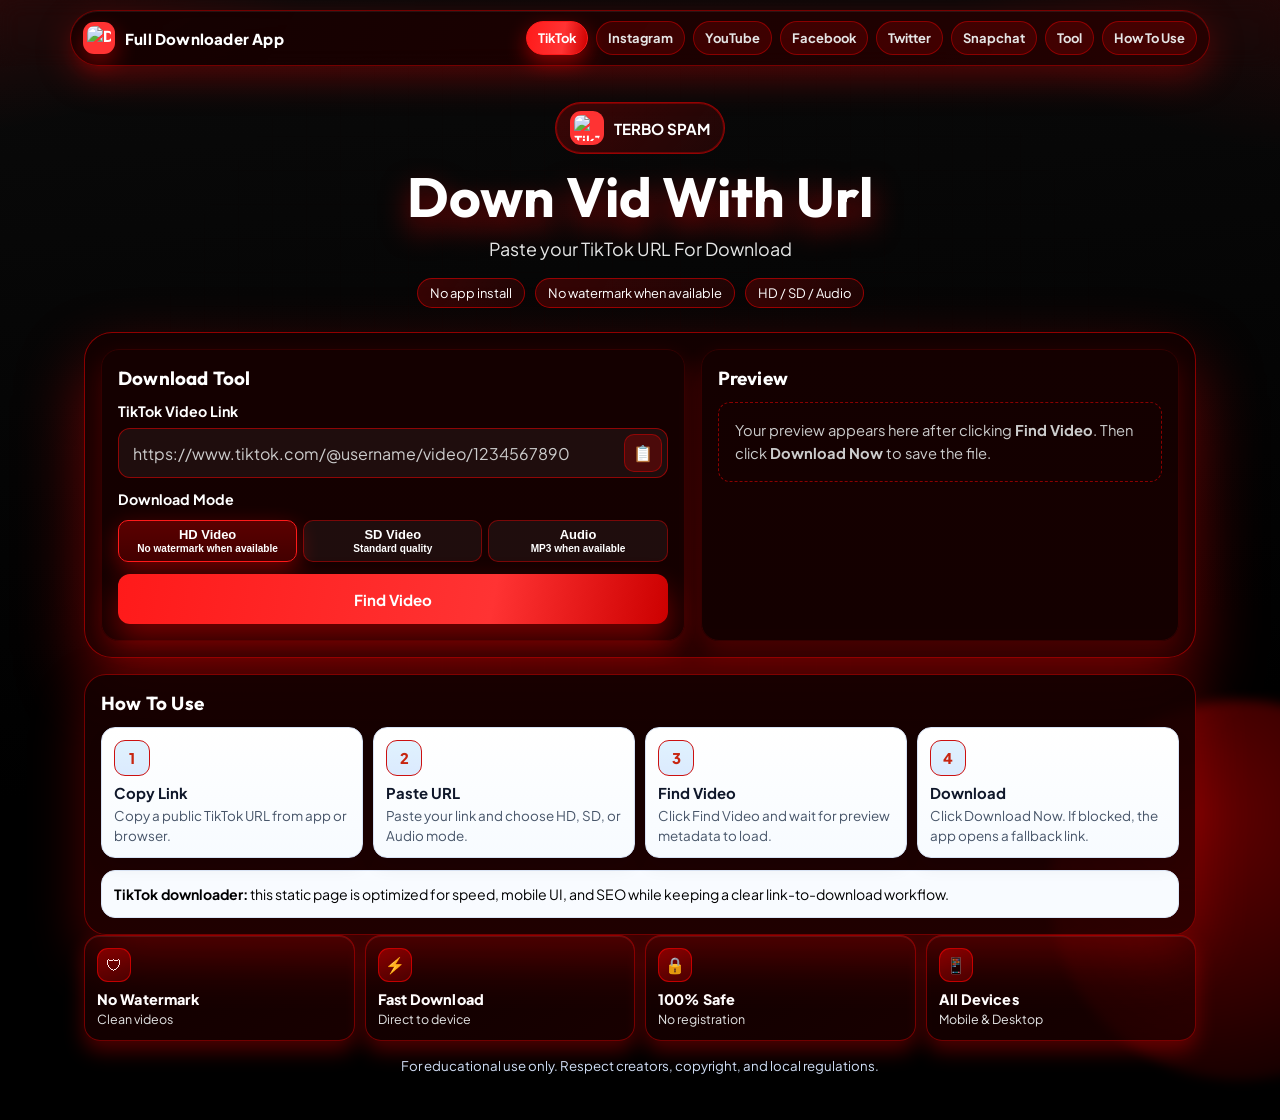
==== commit 1e0f295d: "Update description for TikTok URL input" ====
--- a/index.html
+++ b/index.html
@@ -101,7 +101,7 @@
         TERBO SPAM
       </div>
       <h1>Down Vid With Url</h1>
-      <p>Paste your TikTok URL, choose HD, SD, or audio mode, preview the media, and download instantly.</p>
+      <p>Paste your TikTok URL For Download</p>
       <div class="hero-badges">
         <span>No app install</span>
         <span>No watermark when available</span>
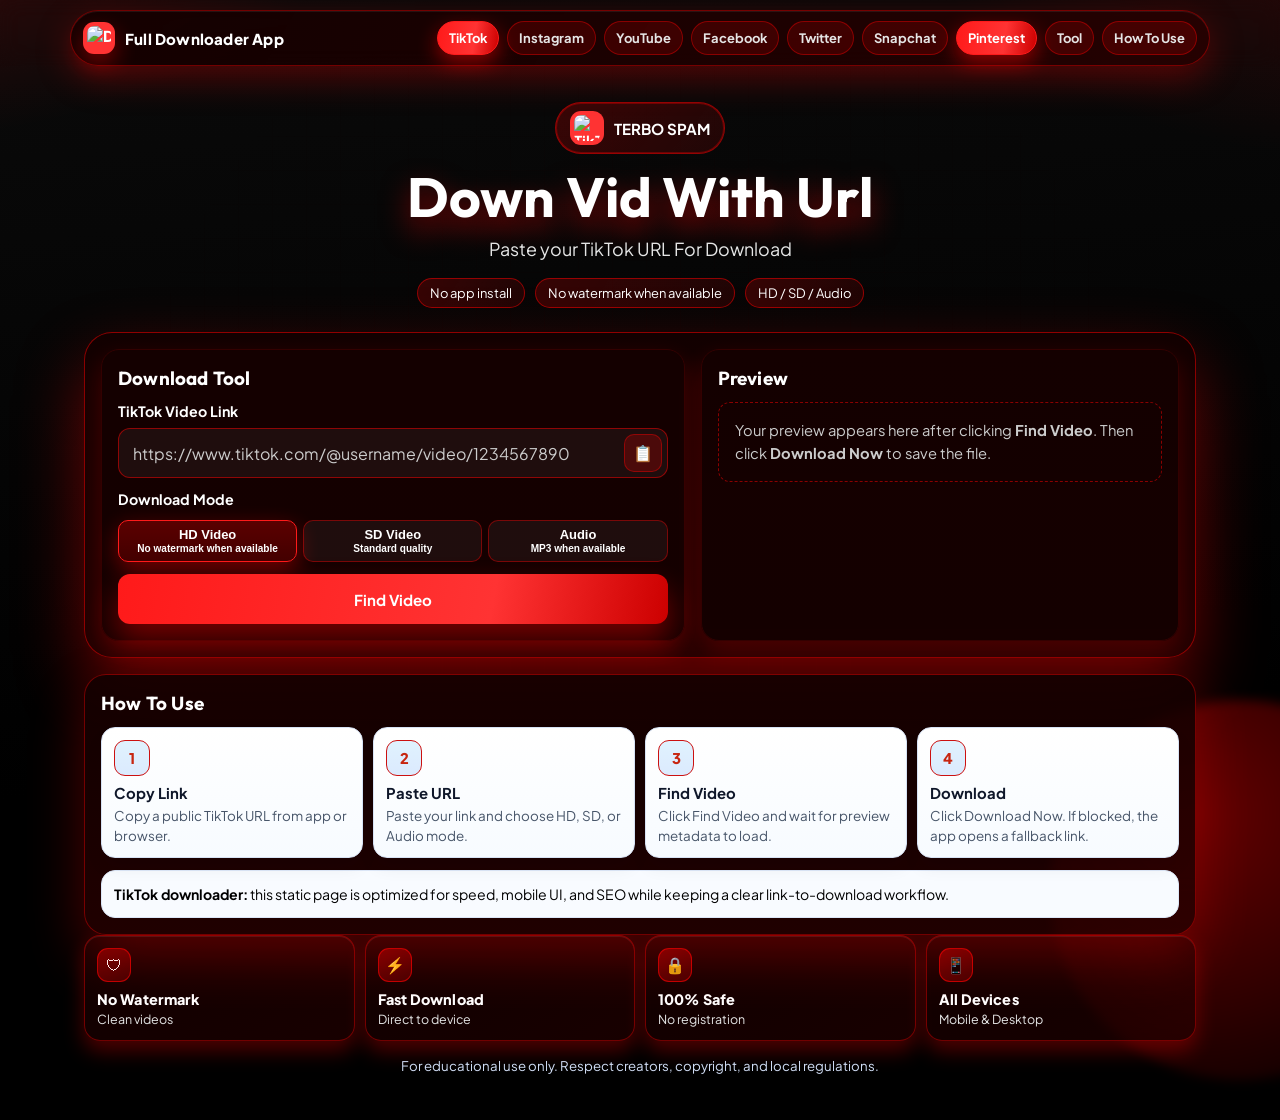
==== commit 3c05c06b: "Add Pinterest link to navigation" ====
--- a/index.html
+++ b/index.html
@@ -88,6 +88,7 @@
         <a href="facebook.html">Facebook</a>
         <a href="twitter.html">Twitter</a>
         <a href="snapchat.html">Snapchat</a>
+        <a href="pinterest.html" class="active">Pinterest</a>
         <a href="#download">Tool</a>
         <a href="#howto">How To Use</a>
       </nav>
